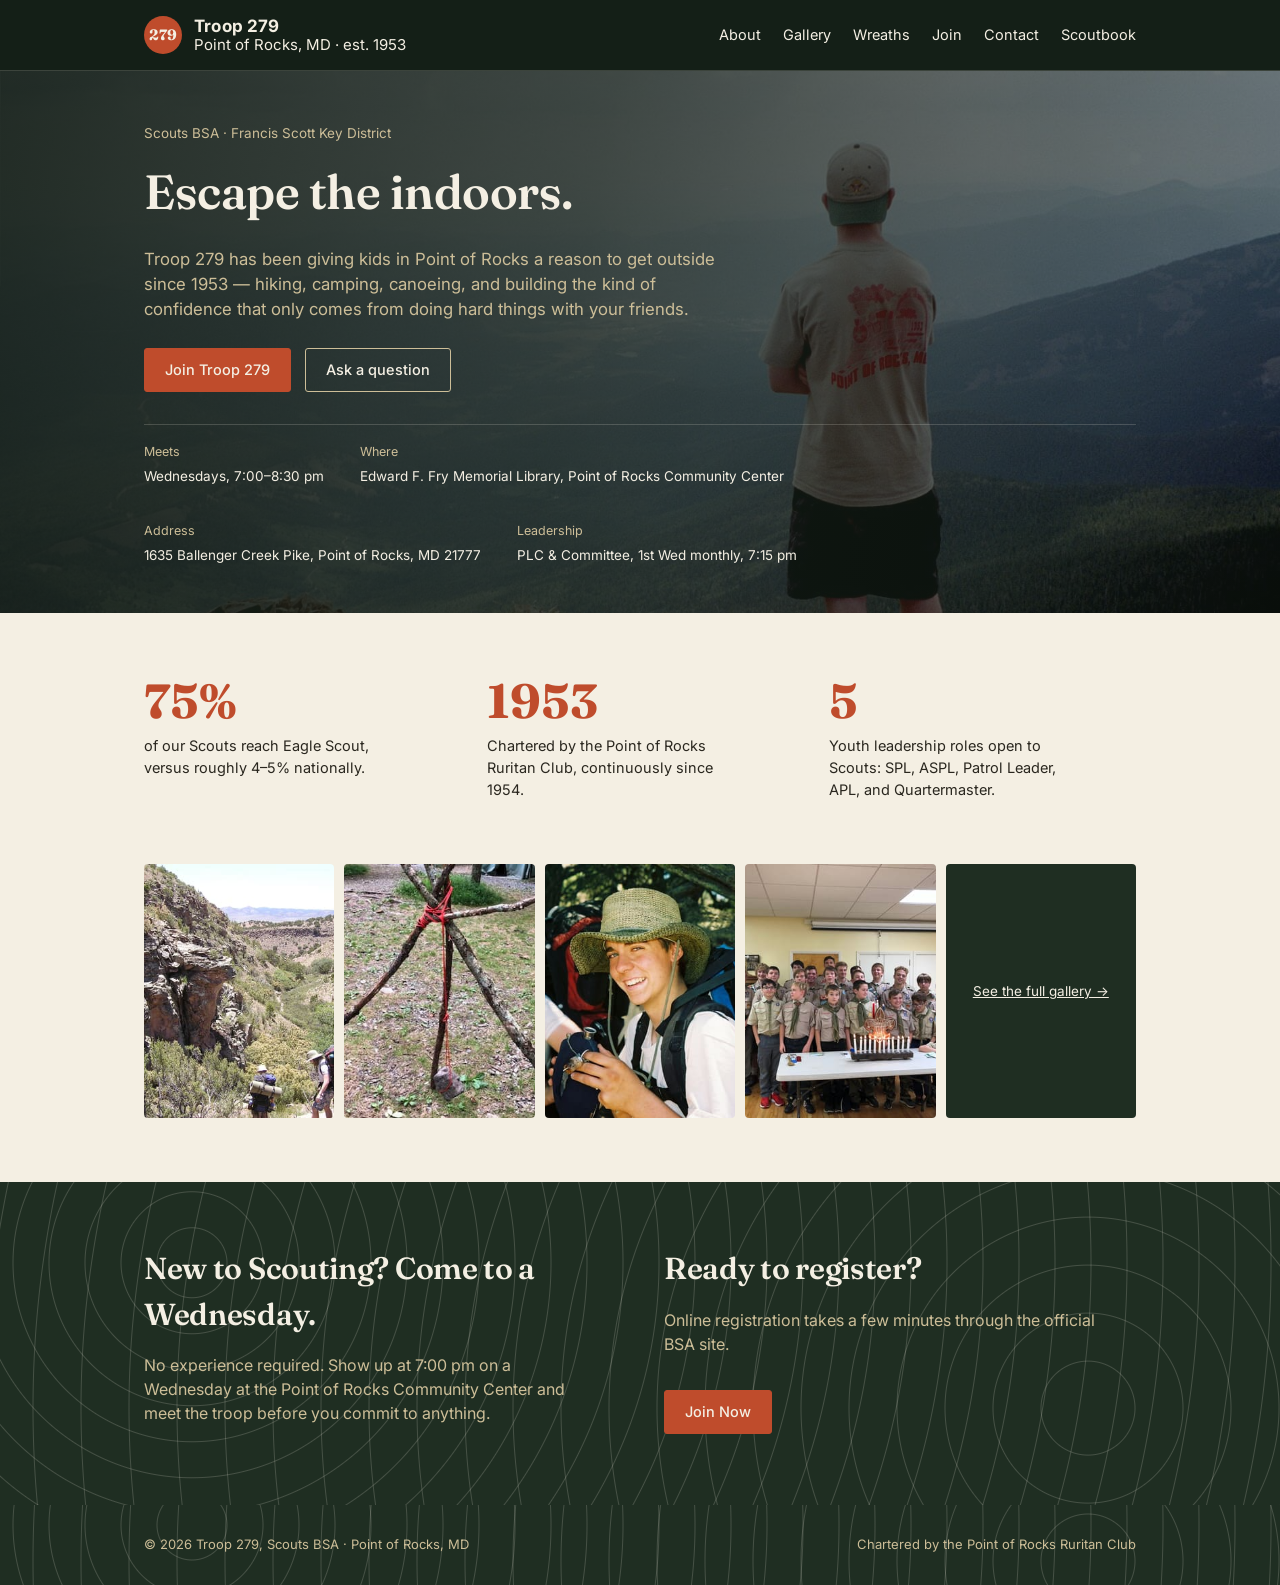
==== index.html @ f19adc63 "Split the one-page site into separate pages Each section now has its own URL: /about/ (with programs" ====
<!DOCTYPE html>
<html lang="en">
<head>
<meta charset="UTF-8">
<meta name="viewport" content="width=device-width, initial-scale=1">
<title>Troop 279 | Scouts BSA | Point of Rocks, MD</title>
<meta name="description" content="Troop 279 is a Scouts BSA troop in Point of Rocks, MD, meeting Wednesdays at 7:00 pm. Hiking, camping, canoeing, and leadership since 1953.">
<meta property="og:type" content="website">
<meta property="og:title" content="Troop 279 | Scouts BSA | Point of Rocks, MD">
<meta property="og:description" content="Troop 279 is a Scouts BSA troop in Point of Rocks, MD, meeting Wednesdays at 7:00 pm. Hiking, camping, canoeing, and leadership since 1953.">
<meta name="theme-color" content="#141f17">
<link rel="icon" href="data:image/svg+xml,%3Csvg xmlns='http://www.w3.org/2000/svg' viewBox='0 0 32 32'%3E%3Ccircle cx='16' cy='16' r='16' fill='%23bf4c2c'/%3E%3Ctext x='16' y='21' font-size='13' font-weight='700' text-anchor='middle' fill='%23f4efe3' font-family='serif'%3E279%3C/text%3E%3C/svg%3E">
<link rel="preconnect" href="https://fonts.googleapis.com">
<link rel="preconnect" href="https://fonts.gstatic.com" crossorigin>
<link href="https://fonts.googleapis.com/css2?family=Fraunces:opsz,wght@9..144,400;9..144,600;9..144,700&family=Inter:wght@400;500;600&display=swap" rel="stylesheet">
<link rel="stylesheet" href="style.css">
</head>
<body>

<header class="topo">
  <div class="wrap nav">
    <a class="brand" href="./">
      <div class="brand-mark">279</div>
      <div class="brand-text">
        <strong>Troop 279</strong>
        Point of Rocks, MD &middot; est. 1953
      </div>
    </a>
    <button class="nav-toggle" id="nav-toggle" aria-label="Toggle navigation" aria-expanded="false" aria-controls="nav-links">&#9776;</button>
    <nav class="links" id="nav-links">
      <a href="about/">About</a>
      <a href="gallery/">Gallery</a>
      <a href="wreaths/">Wreaths</a>
      <a href="join/">Join</a>
      <a href="contact/">Contact</a>
      <a href="https://scoutbook.scouting.org/" target="_blank" rel="noopener">Scoutbook</a>
    </nav>
  </div>
</header>

<section class="hero">
  <div class="wrap">
    <div class="kicker">Scouts BSA &middot; Francis Scott Key District</div>
    <h1>Escape the indoors.</h1>
    <p class="lede">Troop 279 has been giving kids in Point of Rocks a reason to get outside since 1953 &mdash; hiking, camping, canoeing, and building the kind of confidence that only comes from doing hard things with your friends.</p>
    <div class="cta-row">
      <a class="btn" href="https://my.scouting.org/online-registration/701a2e19-13d5-4c25-88bf-4cfc87e977d7/applicant-type" target="_blank" rel="noopener">Join Troop 279</a>
      <a class="btn ghost" href="contact/">Ask a question</a>
    </div>
    <div class="meet-info">
      <div><span>Meets</span>Wednesdays, 7:00&ndash;8:30&nbsp;pm</div>
      <div><span>Where</span>Edward F. Fry Memorial Library, Point of Rocks Community Center</div>
      <div><span>Address</span>1635 Ballenger Creek Pike, Point of Rocks, MD 21777</div>
      <div><span>Leadership</span>PLC &amp; Committee, 1st&nbsp;Wed&nbsp;monthly, 7:15&nbsp;pm</div>
    </div>
  </div>
</section>

<section class="stats">
  <div class="wrap grid">
    <div class="stat">
      <div class="num">75%</div>
      <div class="label">of our Scouts reach Eagle Scout, versus roughly 4&ndash;5% nationally.</div>
    </div>
    <div class="stat">
      <div class="num">1953</div>
      <div class="label">Chartered by the Point of Rocks Ruritan Club, continuously since 1954.</div>
    </div>
    <div class="stat">
      <div class="num">5</div>
      <div class="label">Youth leadership roles open to Scouts: SPL, ASPL, Patrol Leader, APL, and Quartermaster.</div>
    </div>
  </div>
</section>

<section class="photo-strip">
  <div class="wrap row">
    <a href="gallery/"><img src="photos/gallery-03-thumb.jpg" width="500" height="375" alt="Troop 279 Scouts BSA outing photo" loading="lazy"></a>
    <a href="gallery/"><img src="photos/gallery-08-thumb.jpg" width="500" height="375" alt="Troop 279 Scouts BSA outing photo" loading="lazy"></a>
    <a href="gallery/"><img src="photos/gallery-14-thumb.jpg" width="500" height="375" alt="Troop 279 Scouts BSA outing photo" loading="lazy"></a>
    <a href="gallery/"><img src="photos/gallery-21-thumb.jpg" width="500" height="375" alt="Troop 279 Scouts BSA outing photo" loading="lazy"></a>
    <a href="gallery/" class="more">See the full gallery &rarr;</a>
  </div>
</section>

<section class="strip topo" id="join">
  <div class="wrap cols">
    <div>
      <h2>New to Scouting? Come to a Wednesday.</h2>
      <p>No experience required. Show up at 7:00&nbsp;pm on a Wednesday at the Point of Rocks Community Center and meet the troop before you commit to anything.</p>
    </div>
    <div>
      <h2>Ready to register?</h2>
      <p>Online registration takes a few minutes through the official BSA site.</p>
      <a class="btn" href="https://my.scouting.org/online-registration/701a2e19-13d5-4c25-88bf-4cfc87e977d7/applicant-type" target="_blank" rel="noopener">Join Now</a>
    </div>
  </div>
</section>

<footer class="topo">
  <div class="wrap">
    <span>&copy; 2026 Troop 279, Scouts BSA &middot; Point of Rocks, MD</span>
    <span>Chartered by the Point of Rocks Ruritan Club</span>
  </div>
</footer>

<script src="site.js"></script>
<script>
  // Old one-page links like /#wreaths now live on their own pages
  var oldSections = {about: 'about/', programs: 'about/#programs', gallery: 'gallery/', wreaths: 'wreaths/', join: 'join/', contact: 'contact/'};
  var oldTarget = oldSections[location.hash.slice(1)];
  if (oldTarget) location.replace(oldTarget);
</script>

</body>
</html>
---- style.css ----
:root{
  --pine:#1f2e22;
  --pine-deep:#141f17;
  --khaki:#cdbe98;
  --blaze:#bf4c2c;
  --cream:#f4efe3;
  --ink:#2a271f;
  --line: rgba(244,239,227,0.18);
}
*{box-sizing:border-box;}
html{scroll-behavior:smooth;}
body{
  margin:0;
  background:var(--cream);
  color:var(--ink);
  font-family:'Inter',system-ui,sans-serif;
  line-height:1.5;
}
h1,h2,h3{
  font-family:'Fraunces',serif;
  margin:0 0 .4em 0;
  font-weight:600;
  letter-spacing:-0.01em;
}
a{color:inherit;}
img{max-width:100%;display:block;}
.wrap{max-width:1040px;margin:0 auto;padding:0 24px;}

/* Topo line background used on dark sections */
.topo{
  background-color:var(--pine);
  background-image:
    repeating-radial-gradient(circle at 15% 25%, transparent 0, transparent 34px, var(--line) 35px, transparent 36px),
    repeating-radial-gradient(circle at 85% 70%, transparent 0, transparent 46px, var(--line) 47px, transparent 48px);
  color:var(--cream);
}

header.topo{
  padding:16px 0;
  position:sticky;
  top:0;
  z-index:20;
  border-bottom:1px solid var(--line);
  background-image:none;
  background-color:var(--pine-deep);
}
.nav{display:flex;align-items:center;justify-content:space-between;gap:16px;flex-wrap:wrap;}
.brand{display:flex;align-items:center;gap:12px;text-decoration:none;}
.brand-mark{
  width:38px;height:38px;border-radius:50%;
  background:var(--blaze);
  display:flex;align-items:center;justify-content:center;
  font-family:'Fraunces',serif;font-weight:700;font-size:15px;color:var(--cream);
  flex-shrink:0;
}
.brand-text{font-size:15px;line-height:1.2;}
.brand-text strong{display:block;font-size:17px;letter-spacing:.01em;}
nav.links{display:flex;gap:22px;font-size:14.5px;flex-wrap:wrap;align-items:center;}
nav.links a{text-decoration:none;border-bottom:1px solid transparent;}
nav.links a:hover,nav.links a[aria-current="page"]{border-bottom-color:var(--khaki);}
.nav-toggle{
  display:none;
  background:transparent;
  border:1px solid var(--khaki);
  color:var(--cream);
  width:38px;height:38px;
  border-radius:3px;
  font-size:18px;
  line-height:1;
  cursor:pointer;
}
.btn{
  display:inline-block;
  background:var(--blaze);
  color:var(--cream);
  padding:10px 20px;
  border-radius:3px;
  text-decoration:none;
  font-size:14.5px;
  font-weight:500;
  border:1px solid var(--blaze);
}
.btn:hover{background:#a8431f;border-color:#a8431f;}
.btn.ghost{
  background:transparent;
  border:1px solid var(--khaki);
  color:var(--cream);
}
.btn.ghost:hover{background:rgba(205,190,152,.12);}

/* Hero */
.hero{
  padding:52px 0 48px;
  color:var(--cream);
  background:
    linear-gradient(100deg, rgba(20,31,23,.92) 0%, rgba(20,31,23,.78) 45%, rgba(20,31,23,.45) 100%),
    url('photos/gallery-16-full.jpg') center 30% / cover no-repeat;
}
.hero .kicker{
  color:var(--khaki);
  font-size:13.5px;
  margin-bottom:12px;
}
.hero h1{
  font-size:clamp(2rem,4vw,3rem);
  max-width:16ch;
  color:var(--cream);
}
.hero p.lede{
  max-width:52ch;
  font-size:1.05rem;
  color:var(--khaki);
  margin:16px 0 26px;
}
.hero .cta-row{display:flex;gap:14px;flex-wrap:wrap;}
.hero .meet-info{
  margin-top:32px;
  border-top:1px solid var(--line);
  padding-top:18px;
  display:flex;
  gap:36px;
  flex-wrap:wrap;
  font-size:13.5px;
}
.hero .meet-info div span{display:block;color:var(--khaki);font-size:12.5px;margin-bottom:4px;}

/* Stats */
.stats{
  background:var(--cream);
  padding:64px 0;
}
.stats .grid{
  display:grid;
  grid-template-columns:repeat(auto-fit,minmax(200px,1fr));
  gap:36px;
}
.stat .num{
  font-family:'Fraunces',serif;
  font-size:3rem;
  font-weight:700;
  color:var(--blaze);
  line-height:1;
}
.stat .label{margin-top:10px;font-size:14.5px;max-width:26ch;}

/* Photo strip */
.photo-strip{padding:0 0 64px;}
.photo-strip .row{
  display:grid;
  grid-template-columns:repeat(5,1fr);
  gap:10px;
}
.photo-strip .row a{
  display:block;
  aspect-ratio:3/4;
  overflow:hidden;
  border-radius:4px;
}
.photo-strip .row img{
  width:100%;height:100%;
  object-fit:cover;
  transition:transform .25s ease;
}
.photo-strip .row a:hover img{transform:scale(1.06);}
.photo-strip .row a.more{
  background:var(--pine);
  color:var(--cream);
  display:flex;
  align-items:center;
  justify-content:center;
  text-align:center;
  font-size:13.5px;
  padding:12px;
}
@media (max-width:760px){
  .photo-strip .row{grid-template-columns:repeat(3,1fr);}
  .photo-strip .row a:nth-child(3),.photo-strip .row a:nth-child(4){display:none;}
}

/* About */
.about{padding:20px 0 72px;}
.about .cols{
  display:grid;
  grid-template-columns:1.1fr 1fr;
  gap:56px;
}
.about h2{font-size:2rem;}
.about p{max-width:58ch;}
.about ul{padding-left:18px;max-width:52ch;}
.about li{margin-bottom:8px;}
.divider{
  height:1px;
  background:linear-gradient(to right, transparent, var(--ink), transparent);
  opacity:.15;
  margin:0 0 60px;
}

/* Program cards */
.programs{padding:0 0 80px;}
.programs .grid{
  display:grid;
  grid-template-columns:repeat(auto-fit,minmax(230px,1fr));
  gap:2px;
  background:var(--ink);
  border:1px solid var(--ink);
}
.programs .card{
  background:var(--cream);
  padding:28px 24px;
}
.programs .card h3{font-size:1.15rem;}
.programs .card p{font-size:14.5px;margin:0;}

/* Gallery */
.gallery{padding:0 0 80px;}
.gallery .grid{
  display:grid;
  grid-template-columns:repeat(auto-fill,minmax(220px,1fr));
  gap:12px;
}
.gallery .grid a{
  display:block;
  aspect-ratio:4/3;
  overflow:hidden;
  border-radius:4px;
}
.gallery .grid img{
  width:100%;
  height:100%;
  object-fit:cover;
  transition:transform .25s ease;
}
.gallery .grid a:hover img{transform:scale(1.05);}

/* Lightbox */
.lightbox{
  display:none;
  position:fixed;
  inset:0;
  background:rgba(20,31,23,.92);
  z-index:50;
  align-items:center;
  justify-content:center;
  padding:24px;
}
.lightbox.open{display:flex;}
.lightbox img{
  max-width:100%;
  max-height:88vh;
  margin:0 auto;
  border-radius:4px;
}
.lightbox .lb-close,.lightbox .lb-nav{
  position:fixed;
  background:transparent;
  border:1px solid var(--khaki);
  color:var(--cream);
  border-radius:3px;
  cursor:pointer;
  font-size:20px;
  line-height:1;
}
.lightbox .lb-close{top:20px;right:20px;width:42px;height:42px;}
.lightbox .lb-nav{top:50%;transform:translateY(-50%);width:48px;height:48px;font-size:24px;}
.lightbox .lb-prev{left:20px;}
.lightbox .lb-next{right:20px;}
.lightbox .lb-close:hover,.lightbox .lb-nav:hover{background:rgba(205,190,152,.15);}
@media (max-width:600px){
  .lightbox .lb-nav{width:40px;height:40px;font-size:20px;}
  .lightbox .lb-prev{left:8px;}
  .lightbox .lb-next{right:8px;}
}

/* Wreaths */
.wreaths{padding:0 0 80px;}
.wreaths .intro{max-width:60ch;}
.wreaths .price-grid{
  display:grid;
  grid-template-columns:repeat(3,1fr);
  gap:2px;
  background:var(--ink);
  border:1px solid var(--ink);
  margin:12px 0 28px;
}
.wreaths h3{font-size:1.2rem;margin-top:28px;}
.wreaths .price-card{
  background:var(--cream);
  padding:20px 24px;
  display:flex;
  align-items:flex-end;
  justify-content:space-between;
  gap:12px;
}
.wreaths .price-card .size{font-size:14.5px;color:#655f4e;}
.wreaths .price-card .price{
  font-family:'Fraunces',serif;
  font-size:2rem;
  font-weight:700;
  color:var(--blaze);
  margin-top:4px;
}
.wreaths .price-card label{font-size:12.5px;color:#655f4e;text-align:center;}
.wreaths .price-card input{
  display:block;
  width:64px;
  margin-top:4px;
  padding:8px;
  border:1px solid rgba(0,0,0,.25);
  border-radius:3px;
  font-family:inherit;
  font-size:16px;
  text-align:center;
  background:#fff;
}
.wreaths .details{max-width:60ch;margin:0 0 8px;}
.wreaths .details dt{font-weight:600;margin-top:12px;}
.wreaths .details dd{margin:2px 0 0;}
.wreaths .buyer{display:grid;grid-template-columns:1fr 1fr;gap:16px;max-width:520px;}
.wreaths .buyer label{display:block;font-size:13px;margin-bottom:6px;color:#5c5848;}
.wreaths .buyer input{
  width:100%;
  padding:10px 12px;
  border:1px solid rgba(0,0,0,.15);
  border-radius:3px;
  font-family:inherit;
  font-size:14.5px;
  background:#fff;
}
.wreaths .total{font-family:'Fraunces',serif;font-size:1.4rem;font-weight:600;margin:22px 0 12px;}
.wreaths button.btn{border:none;cursor:pointer;}
.wreaths button.btn:disabled{opacity:.5;cursor:not-allowed;}
.wreaths .closed{font-weight:600;color:var(--blaze);}
.wreaths .fine{font-size:13px;color:#655f4e;max-width:60ch;margin-top:16px;}
@media (max-width:760px){
  .wreaths .price-grid{grid-template-columns:1fr;}
  .wreaths .buyer{grid-template-columns:1fr;}
}

/* Join / info strip */
.strip.topo{padding:64px 0;}
.strip .cols{
  display:grid;
  grid-template-columns:1fr 1fr;
  gap:48px;
}
.strip h2{color:var(--cream);font-size:1.9rem;}
.strip p{color:var(--khaki);max-width:44ch;}
.strip .btn{margin-top:18px;}

/* Contact */
.contact{padding:72px 0 90px;}
.contact .cols{
  display:grid;
  grid-template-columns:1fr 1fr;
  gap:56px;
}
.contact h2{font-size:2rem;}
.contact dl{margin:26px 0 0;}
.contact dt{font-size:12.5px;text-transform:uppercase;letter-spacing:.06em;color:#655f4e;margin-top:18px;}
.contact dt:first-child{margin-top:0;}
.contact dd{margin:4px 0 0;font-size:1.05rem;}
.contact a{text-decoration:underline;text-decoration-color:var(--khaki);text-underline-offset:3px;}

form.note-form{
  background:#fff;
  border:1px solid rgba(0,0,0,.08);
  padding:26px;
  border-radius:4px;
}
form.note-form label{display:block;font-size:13px;margin-bottom:6px;color:#5c5848;}
form.note-form input,form.note-form textarea{
  width:100%;
  padding:10px 12px;
  border:1px solid rgba(0,0,0,.15);
  border-radius:3px;
  font-family:inherit;
  font-size:14.5px;
  margin-bottom:16px;
  background:var(--cream);
}
form.note-form textarea{min-height:100px;resize:vertical;}
form.note-form .fine{font-size:12.5px;color:#655f4e;margin-top:-4px;}

footer.topo{padding:30px 0;font-size:13px;}
/* Keep the footer at the bottom of short pages */
body{min-height:100vh;display:flex;flex-direction:column;}
body > footer{margin-top:auto;}
footer .wrap{display:flex;justify-content:space-between;flex-wrap:wrap;gap:12px;color:var(--khaki);}

@media (max-width:760px){
  .about .cols, .strip .cols, .contact .cols{grid-template-columns:1fr;}
  .nav-toggle{display:block;}
  nav.links{
    display:none;
    order:3;
    width:100%;
    flex-direction:column;
    align-items:flex-start;
    gap:14px;
    padding-top:16px;
    margin-top:8px;
    border-top:1px solid var(--line);
  }
  nav.links.open{display:flex;}
}

@media (prefers-reduced-motion: reduce){
  html{scroll-behavior:auto;}
}

/* Inner page heading */
.page-head{padding:56px 0 8px;}
.page-head h1{font-size:clamp(2.2rem,5vw,3.2rem);}
.page-head .lede{max-width:60ch;color:#655f4e;margin:0 0 40px;}
.page-head + .contact{padding-top:16px;}

.hidden{display:none !important;}
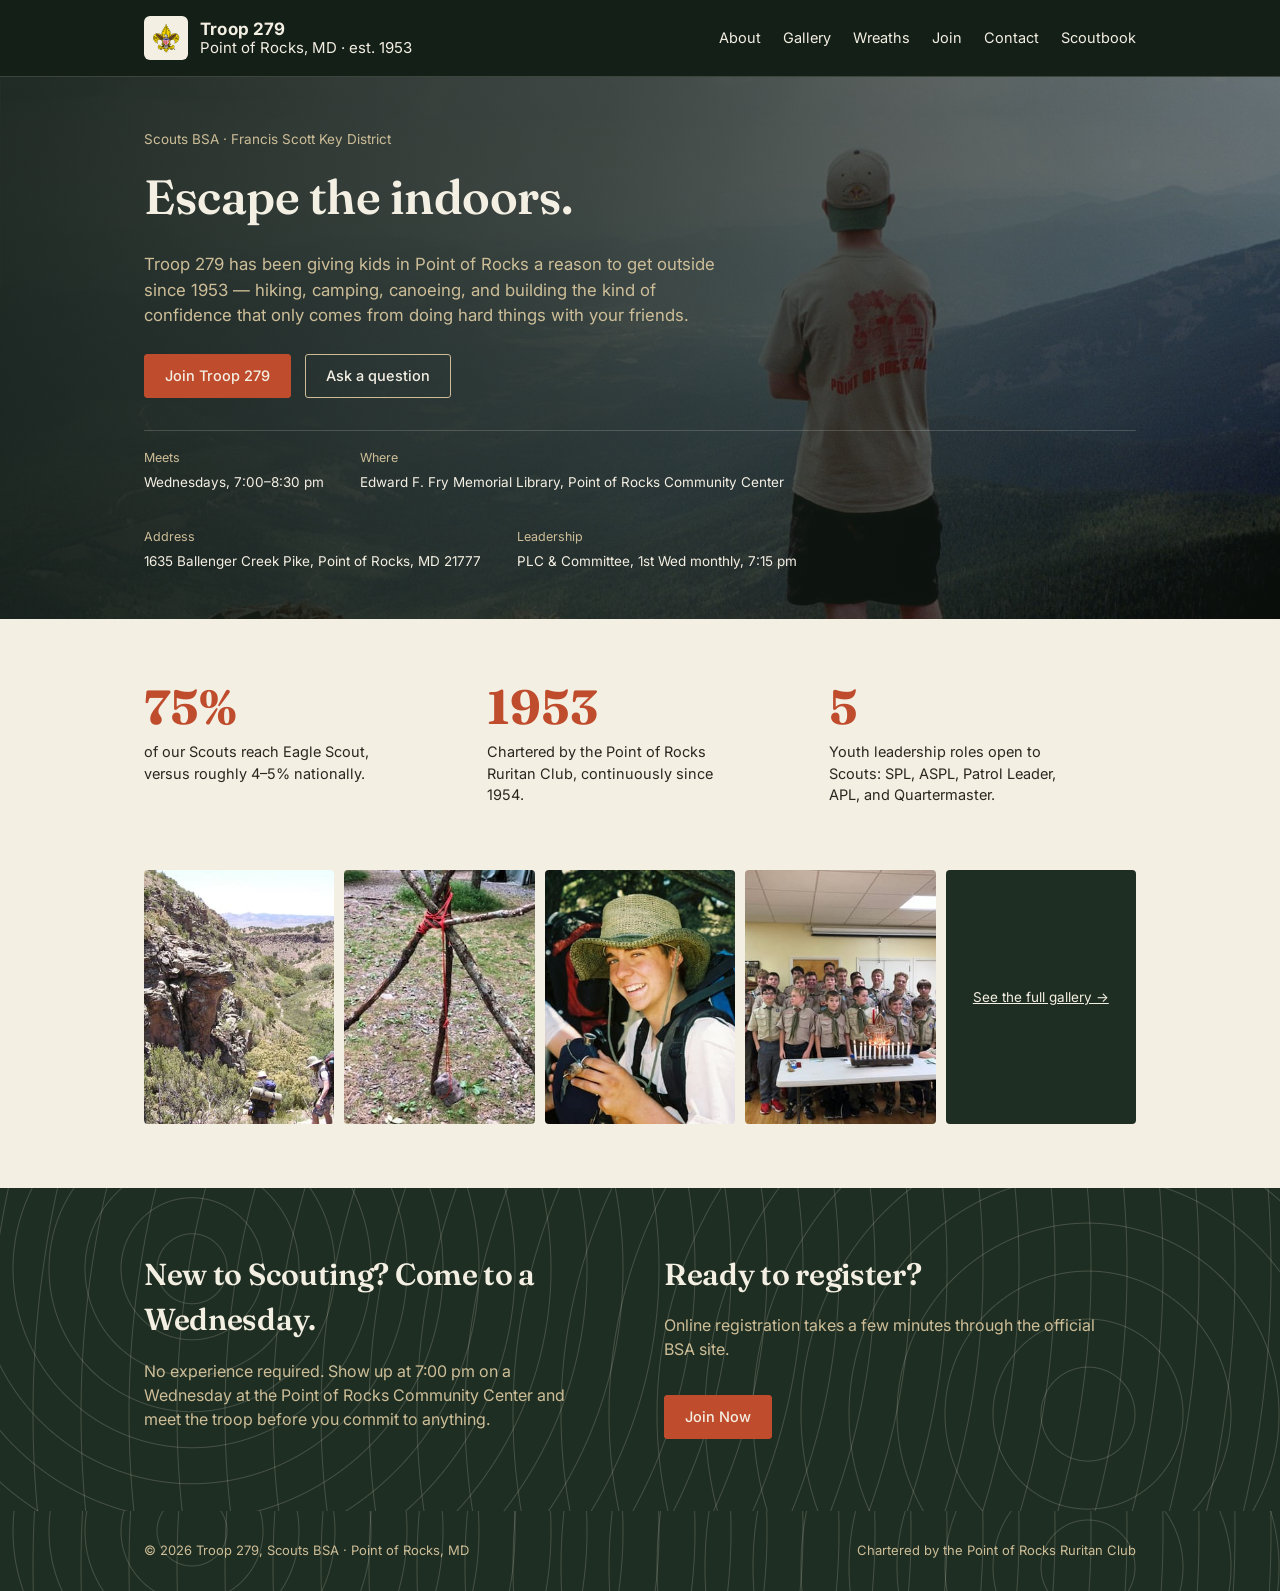
==== commit 0351782e: "Use the Scouts BSA emblem for the favicon and header The color emblem sits on a cream tile in the da" ====
--- a/index.html
+++ b/index.html
@@ -9,7 +9,8 @@
 <meta property="og:title" content="Troop 279 | Scouts BSA | Point of Rocks, MD">
 <meta property="og:description" content="Troop 279 is a Scouts BSA troop in Point of Rocks, MD, meeting Wednesdays at 7:00 pm. Hiking, camping, canoeing, and leadership since 1953.">
 <meta name="theme-color" content="#141f17">
-<link rel="icon" href="data:image/svg+xml,%3Csvg xmlns='http://www.w3.org/2000/svg' viewBox='0 0 32 32'%3E%3Ccircle cx='16' cy='16' r='16' fill='%23bf4c2c'/%3E%3Ctext x='16' y='21' font-size='13' font-weight='700' text-anchor='middle' fill='%23f4efe3' font-family='serif'%3E279%3C/text%3E%3C/svg%3E">
+<link rel="icon" type="image/png" href="images/favicon-64.png">
+<link rel="apple-touch-icon" href="images/apple-touch-icon.png">
 <link rel="preconnect" href="https://fonts.googleapis.com">
 <link rel="preconnect" href="https://fonts.gstatic.com" crossorigin>
 <link href="https://fonts.googleapis.com/css2?family=Fraunces:opsz,wght@9..144,400;9..144,600;9..144,700&family=Inter:wght@400;500;600&display=swap" rel="stylesheet">
@@ -20,7 +21,7 @@
 <header class="topo">
   <div class="wrap nav">
     <a class="brand" href="./">
-      <div class="brand-mark">279</div>
+      <span class="brand-mark"><img src="images/scouts-bsa-emblem.png" width="128" height="128" alt="Scouts BSA emblem"></span>
       <div class="brand-text">
         <strong>Troop 279</strong>
         Point of Rocks, MD &middot; est. 1953
--- a/style.css
+++ b/style.css
@@ -46,13 +46,15 @@
 }
 .nav{display:flex;align-items:center;justify-content:space-between;gap:16px;flex-wrap:wrap;}
 .brand{display:flex;align-items:center;gap:12px;text-decoration:none;}
+/* The color emblem must sit on a light background, so it gets a cream tile */
 .brand-mark{
-  width:38px;height:38px;border-radius:50%;
-  background:var(--blaze);
+  width:44px;height:44px;border-radius:6px;
+  background:var(--cream);
   display:flex;align-items:center;justify-content:center;
-  font-family:'Fraunces',serif;font-weight:700;font-size:15px;color:var(--cream);
+  padding:4px;
   flex-shrink:0;
 }
+.brand-mark img{width:100%;height:100%;object-fit:contain;}
 .brand-text{font-size:15px;line-height:1.2;}
 .brand-text strong{display:block;font-size:17px;letter-spacing:.01em;}
 nav.links{display:flex;gap:22px;font-size:14.5px;flex-wrap:wrap;align-items:center;}
@@ -273,7 +275,14 @@
 
 /* Wreaths */
 .wreaths{padding:0 0 80px;}
-.wreaths .intro{max-width:60ch;}
+.wreaths .wreath-top{
+  display:grid;
+  grid-template-columns:3fr 2fr;
+  gap:24px 48px;
+  align-items:start;
+  margin-bottom:12px;
+}
+.wreaths .intro{max-width:none;margin:0 0 1em;}
 .wreaths .price-grid{
   display:grid;
   grid-template-columns:repeat(3,1fr);
@@ -299,41 +308,46 @@
   color:var(--blaze);
   margin-top:4px;
 }
-.wreaths .price-card label{font-size:12.5px;color:#655f4e;text-align:center;}
-.wreaths .price-card input{
-  display:block;
-  width:64px;
-  margin-top:4px;
-  padding:8px;
-  border:1px solid rgba(0,0,0,.25);
-  border-radius:3px;
-  font-family:inherit;
-  font-size:16px;
-  text-align:center;
+.wreaths .details{
+  margin:0;
+  padding:4px 24px 20px;
   background:#fff;
-}
-.wreaths .details{max-width:60ch;margin:0 0 8px;}
-.wreaths .details dt{font-weight:600;margin-top:12px;}
+  border:1px solid rgba(0,0,0,.08);
+  border-radius:4px;
+}
+.wreaths .details dt{font-weight:600;margin-top:16px;}
 .wreaths .details dd{margin:2px 0 0;}
-.wreaths .buyer{display:grid;grid-template-columns:1fr 1fr;gap:16px;max-width:520px;}
-.wreaths .buyer label{display:block;font-size:13px;margin-bottom:6px;color:#5c5848;}
-.wreaths .buyer input{
+.wreaths .wreath-photos{
+  display:grid;
+  grid-template-columns:repeat(3,1fr);
+  gap:12px;
+  margin:12px 0 0;
+}
+.wreaths .wreath-photos figure{margin:0;position:relative;}
+.wreaths .wreath-photos img{
   width:100%;
-  padding:10px 12px;
-  border:1px solid rgba(0,0,0,.15);
-  border-radius:3px;
-  font-family:inherit;
-  font-size:14.5px;
-  background:#fff;
-}
-.wreaths .total{font-family:'Fraunces',serif;font-size:1.4rem;font-weight:600;margin:22px 0 12px;}
-.wreaths button.btn{border:none;cursor:pointer;}
-.wreaths button.btn:disabled{opacity:.5;cursor:not-allowed;}
+  height:auto;
+  aspect-ratio:3/4;
+  object-fit:cover;
+  border-radius:3px;
+}
+.wreaths .wreath-photos figcaption{
+  position:absolute;
+  left:8px;
+  bottom:8px;
+  background:rgba(20,31,23,.8);
+  color:var(--cream);
+  font-size:12.5px;
+  padding:3px 8px;
+  border-radius:3px;
+}
 .wreaths .closed{font-weight:600;color:var(--blaze);}
-.wreaths .fine{font-size:13px;color:#655f4e;max-width:60ch;margin-top:16px;}
+.wreaths .wreath-order{font-size:16px;padding:12px 28px;}
+.wreaths .fine{font-size:13px;color:#655f4e;margin-top:16px;}
 @media (max-width:760px){
+  .wreaths .wreath-top{grid-template-columns:1fr;}
+  .wreaths .wreath-photos{grid-template-columns:repeat(2,1fr);}
   .wreaths .price-grid{grid-template-columns:1fr;}
-  .wreaths .buyer{grid-template-columns:1fr;}
 }
 
 /* Join / info strip */
@@ -389,6 +403,8 @@
 
 @media (max-width:760px){
   .about .cols, .strip .cols, .contact .cols{grid-template-columns:1fr;}
+  .page-head .page-logo{width:150px;}
+  .page-head .page-logo.stacked{width:80px;}
   .nav-toggle{display:block;}
   nav.links{
     display:none;
@@ -413,5 +429,8 @@
 .page-head h1{font-size:clamp(2.2rem,5vw,3.2rem);}
 .page-head .lede{max-width:60ch;color:#655f4e;margin:0 0 40px;}
 .page-head + .contact{padding-top:16px;}
+.page-head .with-logo{display:flex;align-items:center;justify-content:space-between;gap:24px;}
+.page-head .page-logo{height:auto;width:240px;flex-shrink:0;}
+.page-head .page-logo.stacked{width:120px;}
 
 .hidden{display:none !important;}
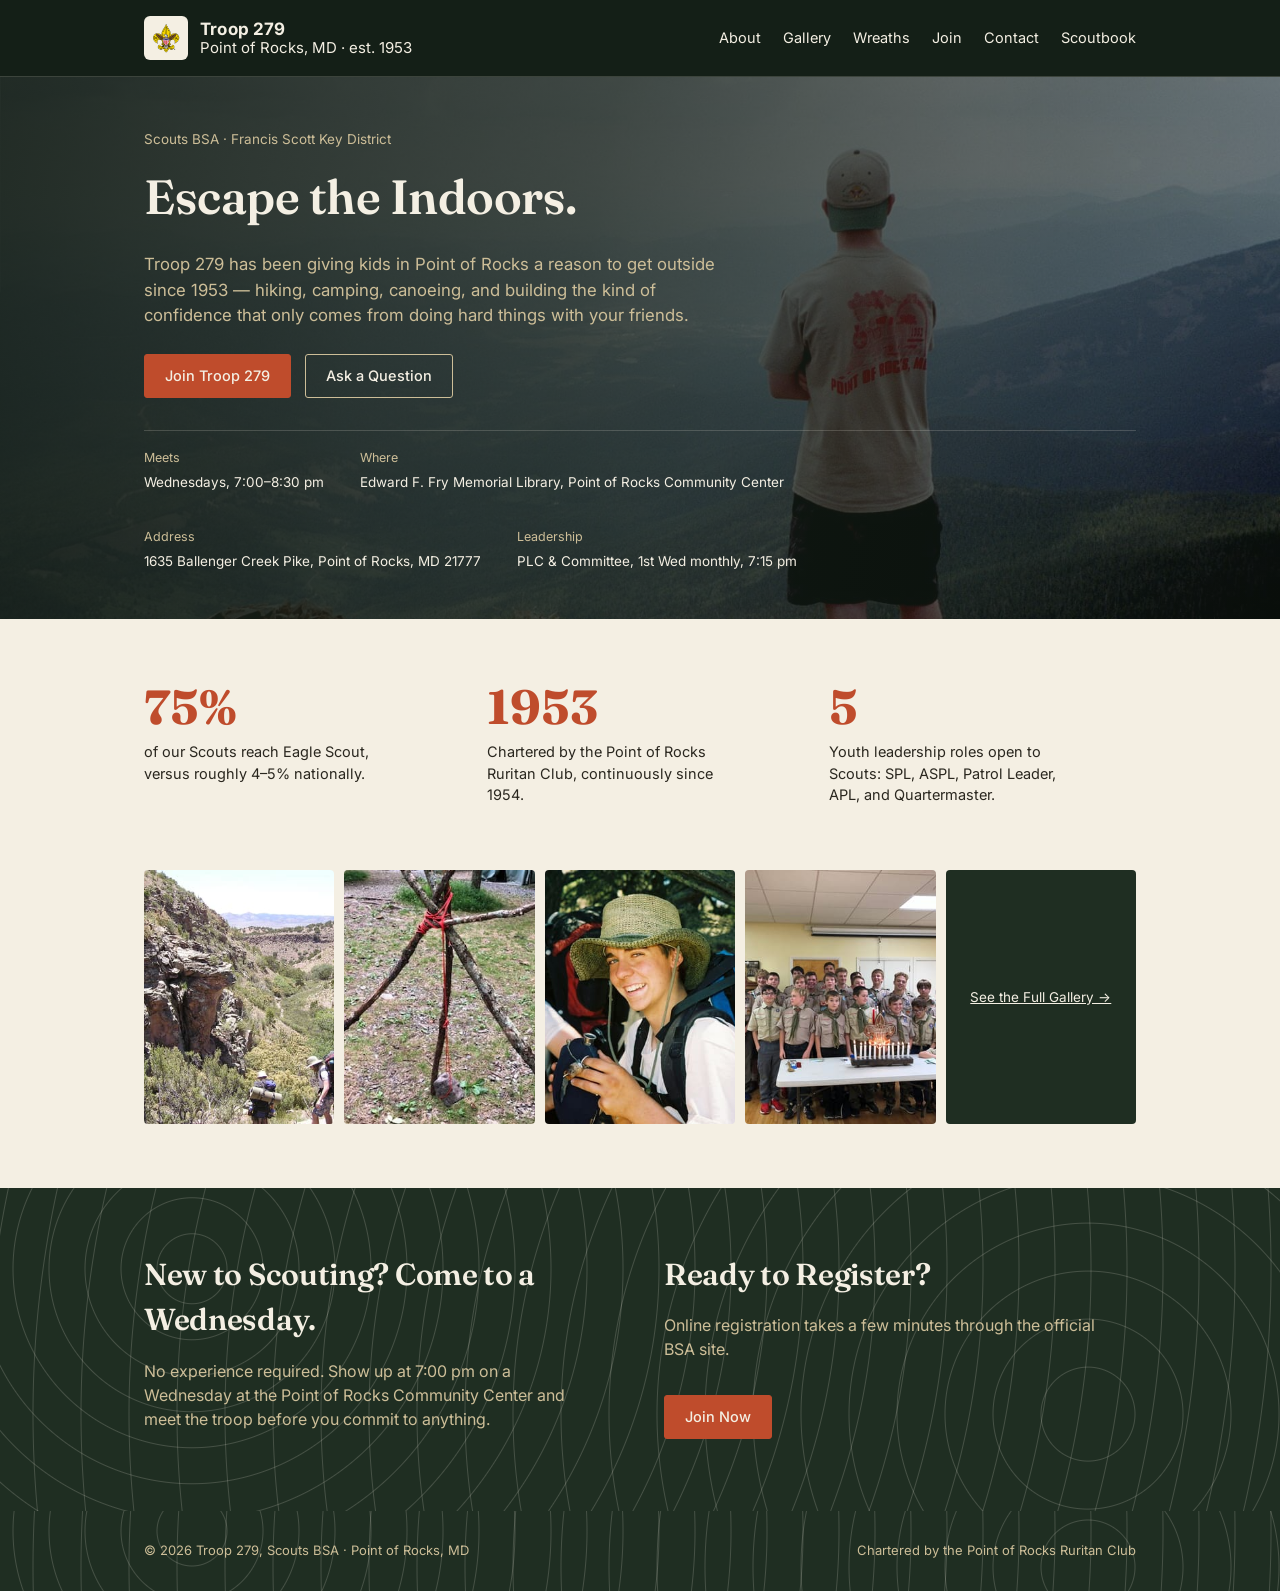
==== commit 1167a2ba: "Use title case consistently for headings, buttons, and labels Co-Authored-By: Claude Opus 5.5 <norep" ====
--- a/index.html
+++ b/index.html
@@ -42,11 +42,11 @@
 <section class="hero">
   <div class="wrap">
     <div class="kicker">Scouts BSA &middot; Francis Scott Key District</div>
-    <h1>Escape the indoors.</h1>
+    <h1>Escape the Indoors.</h1>
     <p class="lede">Troop 279 has been giving kids in Point of Rocks a reason to get outside since 1953 &mdash; hiking, camping, canoeing, and building the kind of confidence that only comes from doing hard things with your friends.</p>
     <div class="cta-row">
       <a class="btn" href="https://my.scouting.org/online-registration/701a2e19-13d5-4c25-88bf-4cfc87e977d7/applicant-type" target="_blank" rel="noopener">Join Troop 279</a>
-      <a class="btn ghost" href="contact/">Ask a question</a>
+      <a class="btn ghost" href="contact/">Ask a Question</a>
     </div>
     <div class="meet-info">
       <div><span>Meets</span>Wednesdays, 7:00&ndash;8:30&nbsp;pm</div>
@@ -80,7 +80,7 @@
     <a href="gallery/"><img src="photos/gallery-08-thumb.jpg" width="500" height="375" alt="Troop 279 Scouts BSA outing photo" loading="lazy"></a>
     <a href="gallery/"><img src="photos/gallery-14-thumb.jpg" width="500" height="375" alt="Troop 279 Scouts BSA outing photo" loading="lazy"></a>
     <a href="gallery/"><img src="photos/gallery-21-thumb.jpg" width="500" height="375" alt="Troop 279 Scouts BSA outing photo" loading="lazy"></a>
-    <a href="gallery/" class="more">See the full gallery &rarr;</a>
+    <a href="gallery/" class="more">See the Full Gallery &rarr;</a>
   </div>
 </section>
 
@@ -91,7 +91,7 @@
       <p>No experience required. Show up at 7:00&nbsp;pm on a Wednesday at the Point of Rocks Community Center and meet the troop before you commit to anything.</p>
     </div>
     <div>
-      <h2>Ready to register?</h2>
+      <h2>Ready to Register?</h2>
       <p>Online registration takes a few minutes through the official BSA site.</p>
       <a class="btn" href="https://my.scouting.org/online-registration/701a2e19-13d5-4c25-88bf-4cfc87e977d7/applicant-type" target="_blank" rel="noopener">Join Now</a>
     </div>
--- a/style.css
+++ b/style.css
@@ -370,7 +370,7 @@
 }
 .contact h2{font-size:2rem;}
 .contact dl{margin:26px 0 0;}
-.contact dt{font-size:12.5px;text-transform:uppercase;letter-spacing:.06em;color:#655f4e;margin-top:18px;}
+.contact dt{font-weight:600;margin-top:18px;}
 .contact dt:first-child{margin-top:0;}
 .contact dd{margin:4px 0 0;font-size:1.05rem;}
 .contact a{text-decoration:underline;text-decoration-color:var(--khaki);text-underline-offset:3px;}
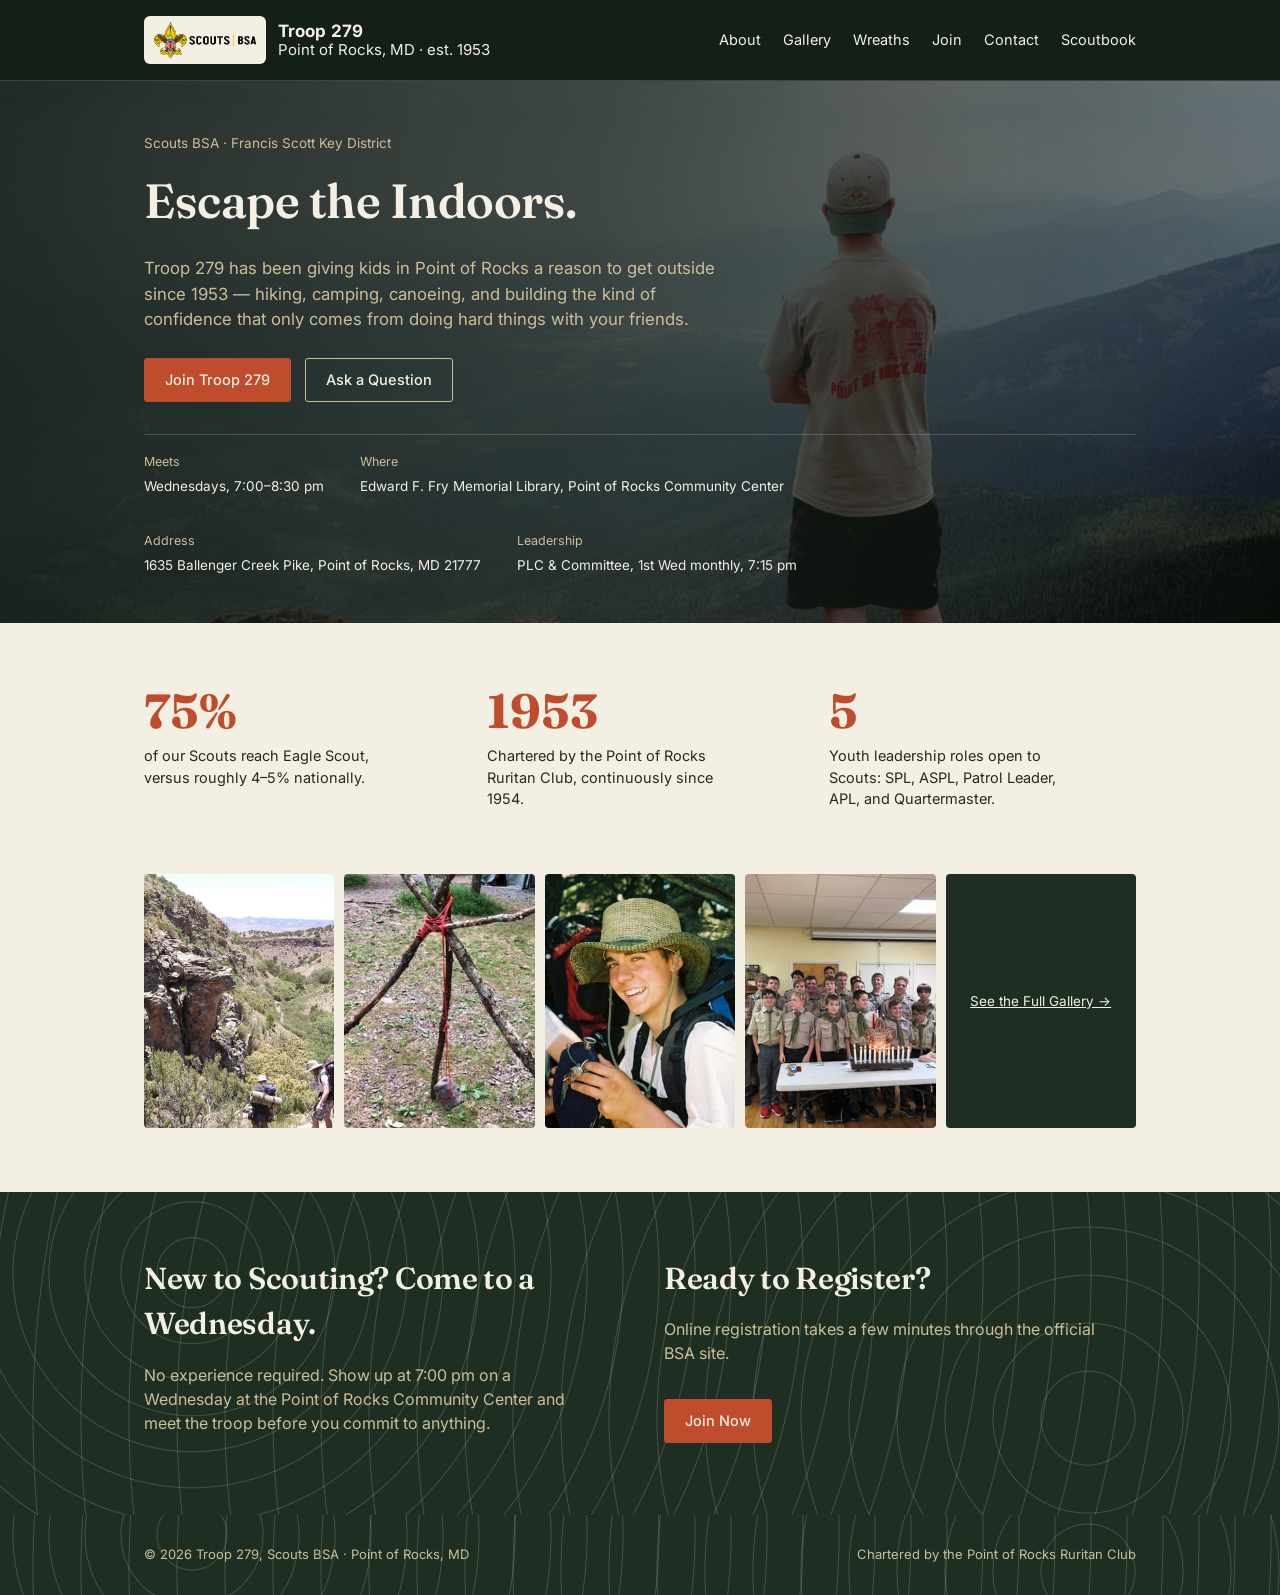
==== commit 98a4dbed: "Use the horizontal Scouts BSA logo in the header The logo sits on a cream badge beside the troop nam" ====
--- a/index.html
+++ b/index.html
@@ -21,10 +21,10 @@
 <header class="topo">
   <div class="wrap nav">
     <a class="brand" href="./">
-      <span class="brand-mark"><img src="images/scouts-bsa-emblem.png" width="128" height="128" alt="Scouts BSA emblem"></span>
+      <span class="brand-logo"><img src="images/scouts-bsa-header.png" width="339" height="120" alt="Scouts BSA"></span>
       <div class="brand-text">
         <strong>Troop 279</strong>
-        Point of Rocks, MD &middot; est. 1953
+        <span class="brand-sub">Point of Rocks, MD &middot; est. 1953</span>
       </div>
     </a>
     <button class="nav-toggle" id="nav-toggle" aria-label="Toggle navigation" aria-expanded="false" aria-controls="nav-links">&#9776;</button>
--- a/style.css
+++ b/style.css
@@ -46,15 +46,15 @@
 }
 .nav{display:flex;align-items:center;justify-content:space-between;gap:16px;flex-wrap:wrap;}
 .brand{display:flex;align-items:center;gap:12px;text-decoration:none;}
-/* The color emblem must sit on a light background, so it gets a cream tile */
-.brand-mark{
-  width:44px;height:44px;border-radius:6px;
-  background:var(--cream);
-  display:flex;align-items:center;justify-content:center;
-  padding:4px;
+/* The color logo must sit on a light background, so it gets a cream badge */
+.brand-logo{
+  display:flex;align-items:center;
+  background:var(--cream);
+  border-radius:6px;
+  padding:6px 10px;
   flex-shrink:0;
 }
-.brand-mark img{width:100%;height:100%;object-fit:contain;}
+.brand-logo img{height:36px;width:auto;}
 .brand-text{font-size:15px;line-height:1.2;}
 .brand-text strong{display:block;font-size:17px;letter-spacing:.01em;}
 nav.links{display:flex;gap:22px;font-size:14.5px;flex-wrap:wrap;align-items:center;}
@@ -404,6 +404,9 @@
 @media (max-width:760px){
   .about .cols, .strip .cols, .contact .cols{grid-template-columns:1fr;}
   .page-head .page-logo{width:150px;}
+  .brand-sub{display:none;}
+  .brand-logo{padding:5px 8px;}
+  .brand-logo img{height:28px;}
   .page-head .page-logo.stacked{width:80px;}
   .nav-toggle{display:block;}
   nav.links{
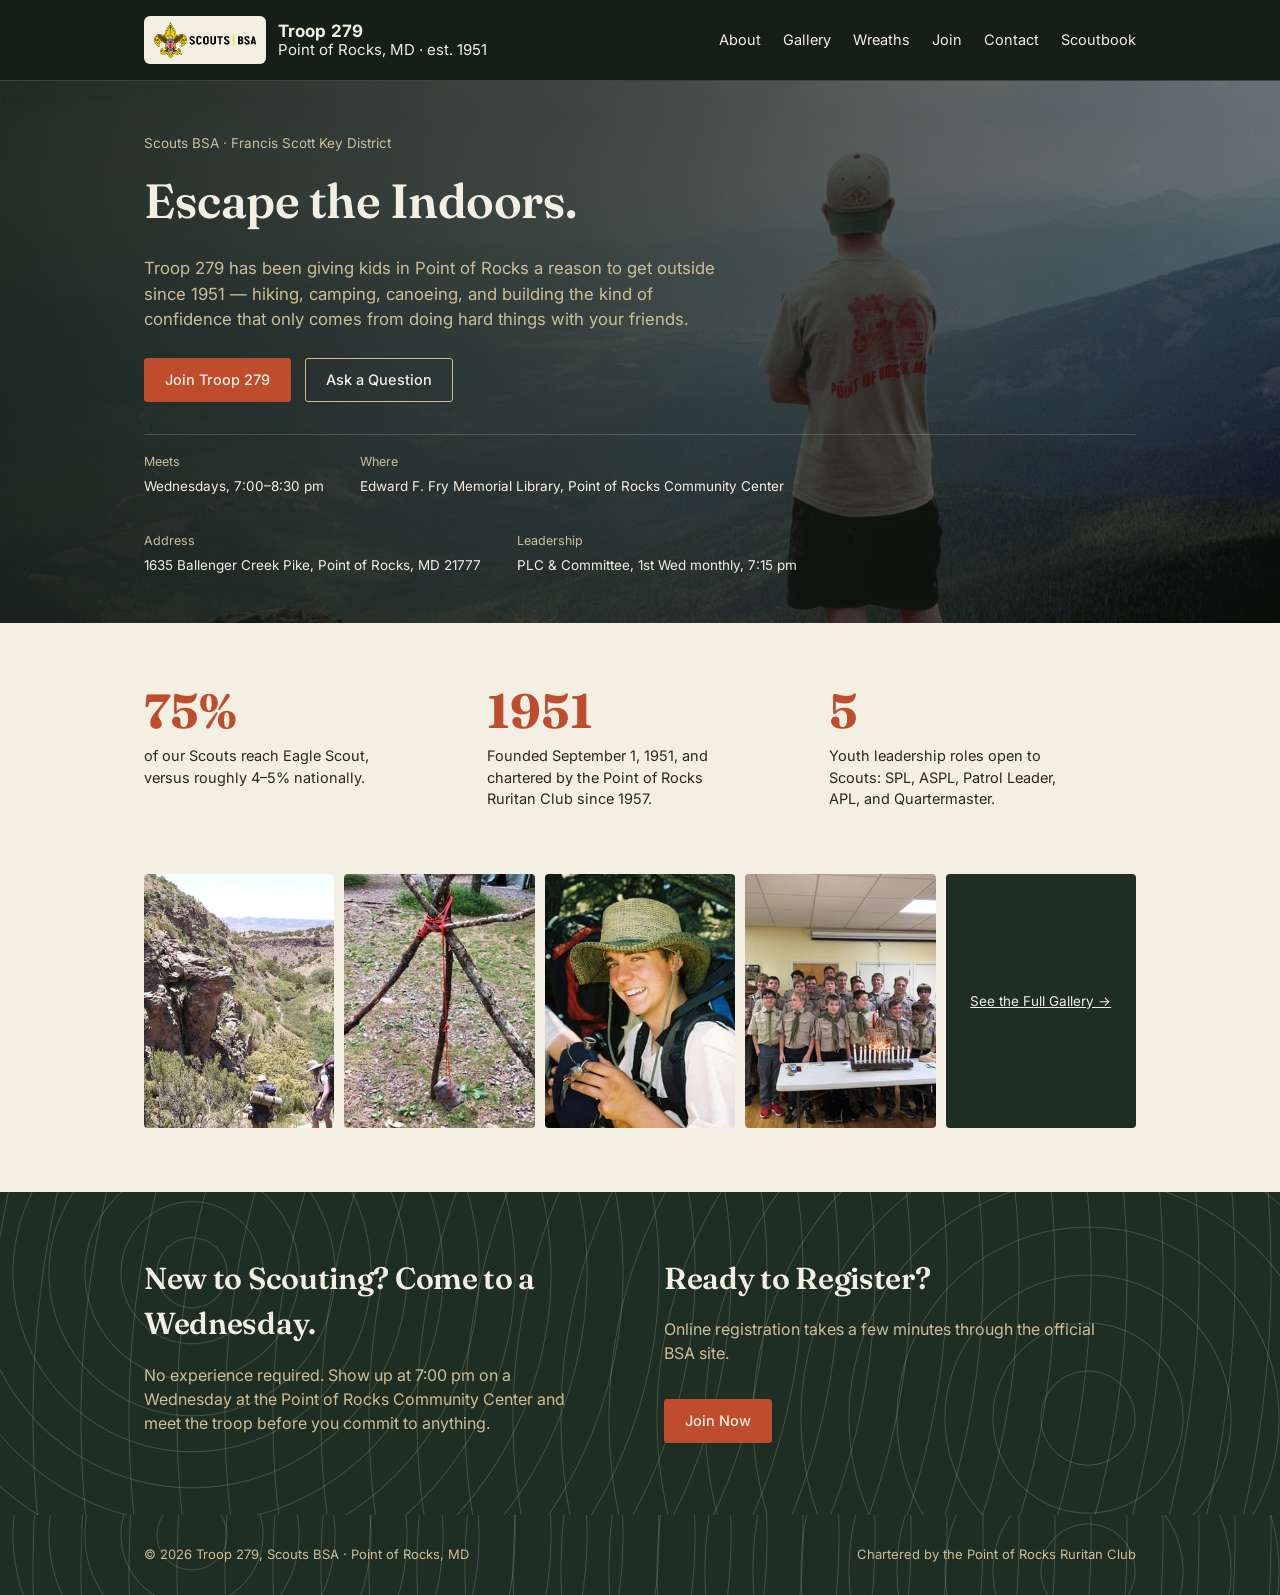
==== commit 8def6a09: "Correct founding year to 1951 and add troop history to About Council records put the troop's start a" ====
--- a/index.html
+++ b/index.html
@@ -4,10 +4,10 @@
 <meta charset="UTF-8">
 <meta name="viewport" content="width=device-width, initial-scale=1">
 <title>Troop 279 | Scouts BSA | Point of Rocks, MD</title>
-<meta name="description" content="Troop 279 is a Scouts BSA troop in Point of Rocks, MD, meeting Wednesdays at 7:00 pm. Hiking, camping, canoeing, and leadership since 1953.">
+<meta name="description" content="Troop 279 is a Scouts BSA troop in Point of Rocks, MD, meeting Wednesdays at 7:00 pm. Hiking, camping, canoeing, and leadership since 1951.">
 <meta property="og:type" content="website">
 <meta property="og:title" content="Troop 279 | Scouts BSA | Point of Rocks, MD">
-<meta property="og:description" content="Troop 279 is a Scouts BSA troop in Point of Rocks, MD, meeting Wednesdays at 7:00 pm. Hiking, camping, canoeing, and leadership since 1953.">
+<meta property="og:description" content="Troop 279 is a Scouts BSA troop in Point of Rocks, MD, meeting Wednesdays at 7:00 pm. Hiking, camping, canoeing, and leadership since 1951.">
 <meta name="theme-color" content="#141f17">
 <link rel="icon" type="image/png" href="images/favicon-64.png">
 <link rel="apple-touch-icon" href="images/apple-touch-icon.png">
@@ -18,13 +18,15 @@
 </head>
 <body>
 
+<a class="sale-banner" href="wreaths/" data-sale-only>Christmas Wreath Sale &middot; Order by Friday, Nov 14 <span>Order now &rarr;</span></a>
+
 <header class="topo">
   <div class="wrap nav">
     <a class="brand" href="./">
       <span class="brand-logo"><img src="images/scouts-bsa-header.png" width="339" height="120" alt="Scouts BSA"></span>
       <div class="brand-text">
         <strong>Troop 279</strong>
-        <span class="brand-sub">Point of Rocks, MD &middot; est. 1953</span>
+        <span class="brand-sub">Point of Rocks, MD &middot; est. 1951</span>
       </div>
     </a>
     <button class="nav-toggle" id="nav-toggle" aria-label="Toggle navigation" aria-expanded="false" aria-controls="nav-links">&#9776;</button>
@@ -39,11 +41,27 @@
   </div>
 </header>
 
+<section class="wreath-hero topo" data-sale-only>
+  <div class="wrap cols">
+    <div>
+      <div class="kicker">Troop 279 Fundraiser</div>
+      <h2>Christmas Wreath Sale</h2>
+      <p class="lede">Fresh Fraser fir wreaths, plain or hand-decorated, in 16&Prime;, 20&Prime;, and 24&Prime; sizes. Pick up in Point of Rocks or get free delivery within 20 miles. All proceeds support our Scouts.</p>
+      <p class="deadline">Order by Friday, November 14</p>
+      <div class="cta-row">
+        <a class="btn" href="https://bsa-troop-279.square.site/" target="_blank" rel="noopener">Order Online</a>
+        <a class="btn ghost" href="wreaths/">See Wreaths &amp; Prices</a>
+      </div>
+    </div>
+    <img src="photos/wreaths/decorated-4.jpg" width="800" height="1067" alt="Decorated Fraser fir wreath with a red bow from a past year&rsquo;s sale">
+  </div>
+</section>
+
 <section class="hero">
   <div class="wrap">
     <div class="kicker">Scouts BSA &middot; Francis Scott Key District</div>
     <h1>Escape the Indoors.</h1>
-    <p class="lede">Troop 279 has been giving kids in Point of Rocks a reason to get outside since 1953 &mdash; hiking, camping, canoeing, and building the kind of confidence that only comes from doing hard things with your friends.</p>
+    <p class="lede">Troop 279 has been giving kids in Point of Rocks a reason to get outside since 1951 &mdash; hiking, camping, canoeing, and building the kind of confidence that only comes from doing hard things with your friends.</p>
     <div class="cta-row">
       <a class="btn" href="https://my.scouting.org/online-registration/701a2e19-13d5-4c25-88bf-4cfc87e977d7/applicant-type" target="_blank" rel="noopener">Join Troop 279</a>
       <a class="btn ghost" href="contact/">Ask a Question</a>
@@ -64,8 +82,8 @@
       <div class="label">of our Scouts reach Eagle Scout, versus roughly 4&ndash;5% nationally.</div>
     </div>
     <div class="stat">
-      <div class="num">1953</div>
-      <div class="label">Chartered by the Point of Rocks Ruritan Club, continuously since 1954.</div>
+      <div class="num">1951</div>
+      <div class="label">Founded September 1, 1951, and chartered by the Point of Rocks Ruritan Club since 1957.</div>
     </div>
     <div class="stat">
       <div class="num">5</div>
--- a/style.css
+++ b/style.css
@@ -126,6 +126,38 @@
 }
 .hero .meet-info div span{display:block;color:var(--khaki);font-size:12.5px;margin-bottom:4px;}
 
+/* Wreath sale */
+.sale-banner{
+  display:block;
+  background:var(--blaze);
+  color:var(--cream);
+  text-align:center;
+  text-decoration:none;
+  font-size:14px;
+  font-weight:500;
+  padding:8px 16px;
+}
+.sale-banner span{margin-left:10px;text-decoration:underline;text-underline-offset:3px;}
+.sale-banner:hover{background:#a8431f;}
+.wreath-hero{padding:48px 0;}
+.wreath-hero .cols{
+  display:grid;
+  grid-template-columns:3fr 2fr;
+  gap:40px;
+  align-items:center;
+}
+.wreath-hero .kicker{color:var(--khaki);font-size:13.5px;margin-bottom:12px;}
+.wreath-hero h2{font-size:clamp(2rem,4vw,3rem);color:var(--cream);}
+.wreath-hero .lede{max-width:52ch;font-size:1.05rem;color:var(--khaki);margin:16px 0 12px;}
+.wreath-hero .deadline{font-weight:600;color:var(--cream);margin:0 0 22px;}
+.wreath-hero .cta-row{display:flex;gap:14px;flex-wrap:wrap;}
+.wreath-hero img{
+  width:100%;
+  max-height:420px;
+  object-fit:cover;
+  border-radius:4px;
+}
+
 /* Stats */
 .stats{
   background:var(--cream);
@@ -212,6 +244,20 @@
 }
 .programs .card h3{font-size:1.15rem;}
 .programs .card p{font-size:14.5px;margin:0;}
+
+/* Troop history */
+.history{padding:0 0 80px;}
+.history h2{font-size:2rem;}
+.history .intro{max-width:60ch;}
+.history .cols{display:grid;grid-template-columns:3fr 2fr;gap:48px;margin-top:24px;}
+.history h3{font-size:1.15rem;}
+.history table{border-collapse:collapse;width:100%;font-size:15px;}
+.history td{padding:9px 0;border-bottom:1px solid rgba(0,0,0,.1);vertical-align:top;}
+.history td:first-child{white-space:nowrap;padding-right:20px;color:#655f4e;}
+.history ol{padding-left:22px;margin:0 0 16px;}
+.history li{margin-bottom:4px;}
+.history .fine{font-size:13px;color:#655f4e;}
+.history .fine a{color:inherit;}
 
 /* Gallery */
 .gallery{padding:0 0 80px;}
@@ -341,6 +387,7 @@
   padding:3px 8px;
   border-radius:3px;
 }
+.wreaths .size-link{display:inline-block;margin:-16px 0 8px;font-weight:500;color:var(--blaze);}
 .wreaths .closed{font-weight:600;color:var(--blaze);}
 .wreaths .wreath-order{font-size:16px;padding:12px 28px;}
 .wreaths .fine{font-size:13px;color:#655f4e;margin-top:16px;}
@@ -404,6 +451,10 @@
 @media (max-width:760px){
   .about .cols, .strip .cols, .contact .cols{grid-template-columns:1fr;}
   .page-head .page-logo{width:150px;}
+  .history .cols{grid-template-columns:1fr;gap:24px;}
+  .wreath-hero .cols{grid-template-columns:1fr;}
+  .wreath-hero img{max-height:260px;order:-1;}
+  .sale-banner span{display:block;margin:2px 0 0;}
   .brand-sub{display:none;}
   .brand-logo{padding:5px 8px;}
   .brand-logo img{height:28px;}
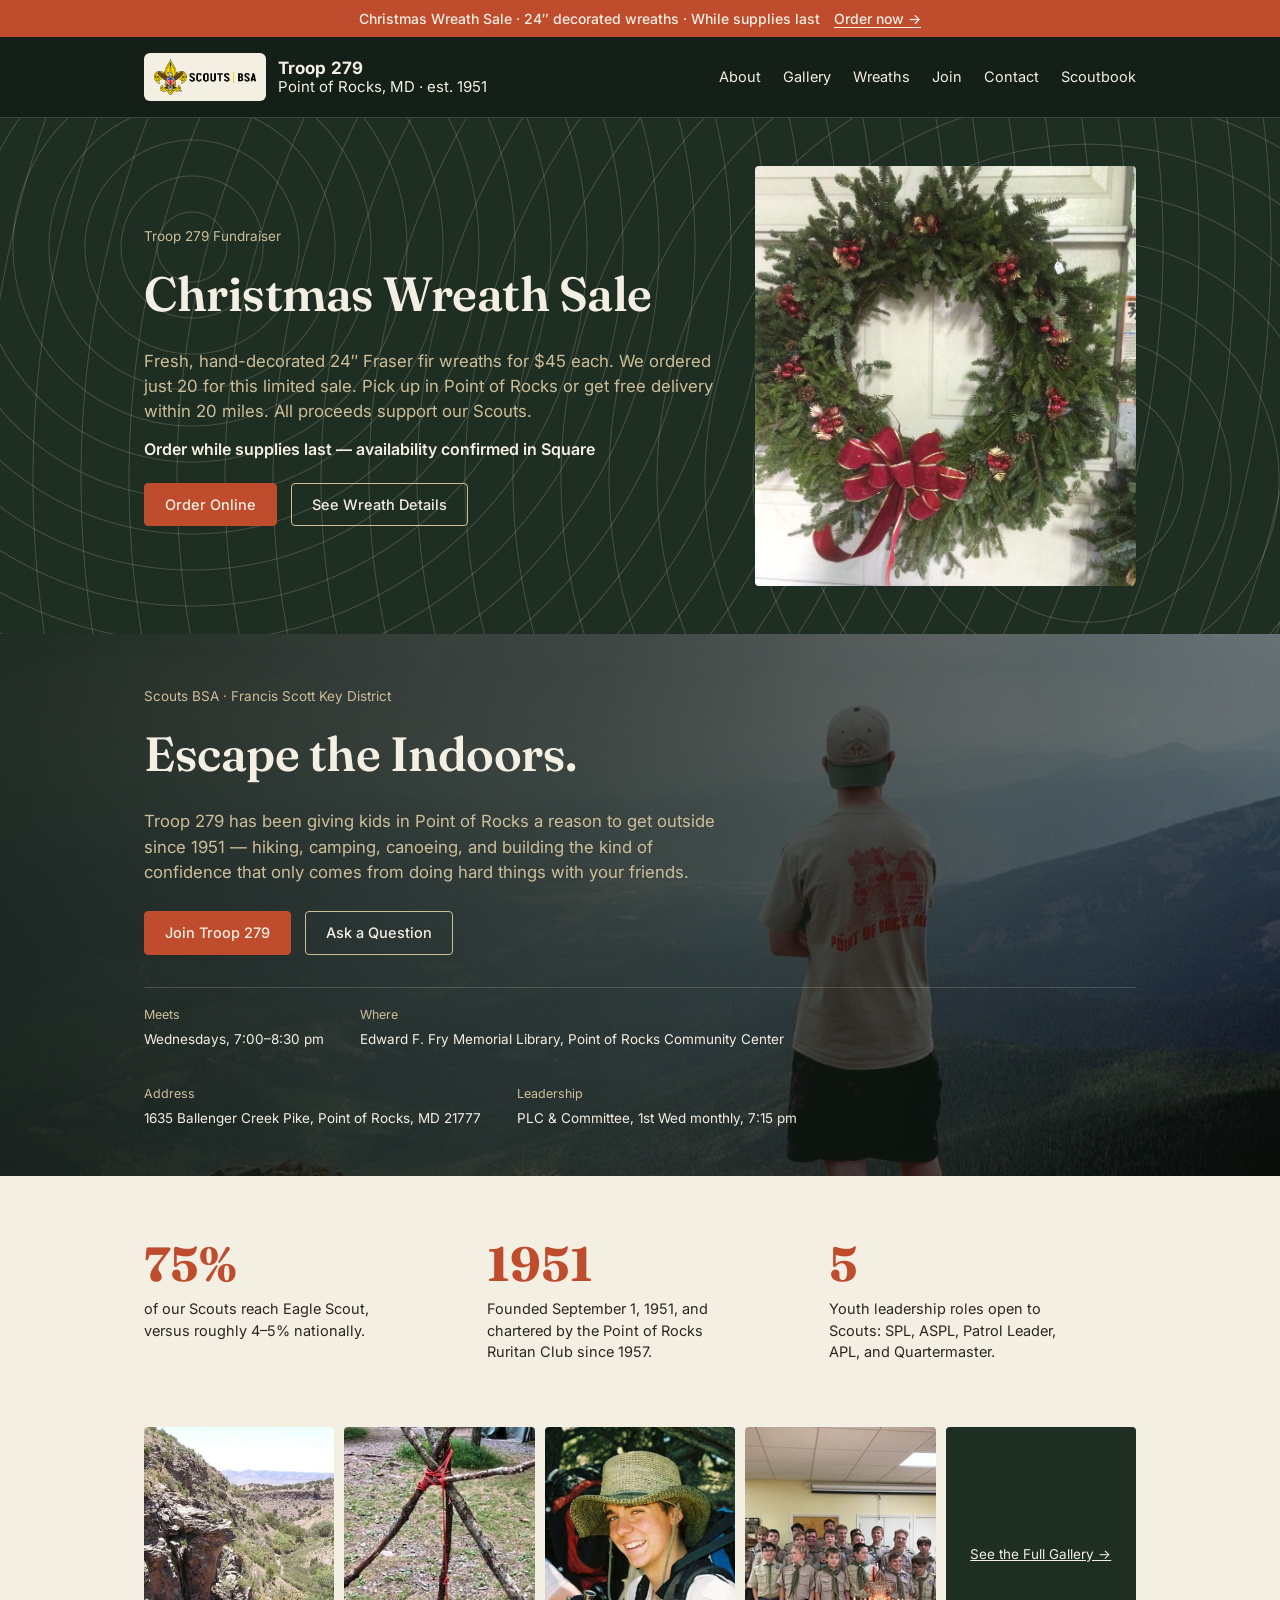
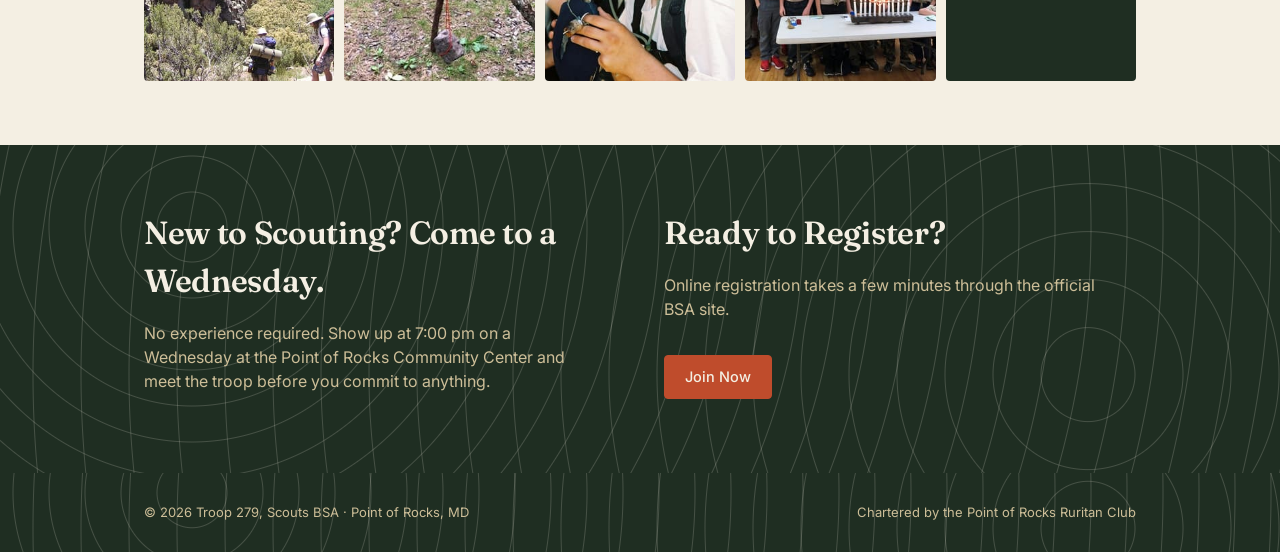
==== commit 3df1e7d7: "Reopen limited sale for 24-inch decorated wreaths" ====
--- a/index.html
+++ b/index.html
@@ -18,7 +18,7 @@
 </head>
 <body>
 
-<a class="sale-banner" href="wreaths/" data-sale-only>Christmas Wreath Sale &middot; Order by Friday, Nov 14 <span>Order now &rarr;</span></a>
+<a class="sale-banner" href="wreaths/" data-sale-only>Christmas Wreath Sale &middot; 24&Prime; decorated wreaths &middot; While supplies last <span>Order now &rarr;</span></a>
 
 <header class="topo">
   <div class="wrap nav">
@@ -46,11 +46,11 @@
     <div>
       <div class="kicker">Troop 279 Fundraiser</div>
       <h2>Christmas Wreath Sale</h2>
-      <p class="lede">Fresh Fraser fir wreaths, plain or hand-decorated, in 16&Prime;, 20&Prime;, and 24&Prime; sizes. Pick up in Point of Rocks or get free delivery within 20 miles. All proceeds support our Scouts.</p>
-      <p class="deadline">Order by Friday, November 14</p>
+      <p class="lede">Fresh, hand-decorated 24&Prime; Fraser fir wreaths for $45 each. We ordered just 20 for this limited sale. Pick up in Point of Rocks or get free delivery within 20 miles. All proceeds support our Scouts.</p>
+      <p class="deadline">Order while supplies last &mdash; availability confirmed in Square</p>
       <div class="cta-row">
         <a class="btn" href="https://bsa-troop-279.square.site/" target="_blank" rel="noopener">Order Online</a>
-        <a class="btn ghost" href="wreaths/">See Wreaths &amp; Prices</a>
+        <a class="btn ghost" href="wreaths/">See Wreath Details</a>
       </div>
     </div>
     <img src="photos/wreaths/decorated-4.jpg" width="800" height="1067" alt="Decorated Fraser fir wreath with a red bow from a past year&rsquo;s sale">
--- a/style.css
+++ b/style.css
@@ -6,9 +6,16 @@
   --cream:#f4efe3;
   --ink:#2a271f;
   --line: rgba(244,239,227,0.18);
+  --muted:#655f4e;
+  --blaze-dark:#a8431f;
+  --radius:4px;
 }
 *{box-sizing:border-box;}
-html{scroll-behavior:smooth;}
+html{scroll-behavior:smooth;-webkit-text-size-adjust:100%;text-size-adjust:100%;}
+/* Anchor targets land below the sticky header */
+[id]{scroll-margin-top:96px;}
+:focus-visible{outline:2px solid var(--blaze);outline-offset:3px;}
+.topo :focus-visible,.hero :focus-visible,.lightbox :focus-visible{outline-color:var(--khaki);}
 body{
   margin:0;
   background:var(--cream);
@@ -66,7 +73,7 @@
   border:1px solid var(--khaki);
   color:var(--cream);
   width:38px;height:38px;
-  border-radius:3px;
+  border-radius:var(--radius);
   font-size:18px;
   line-height:1;
   cursor:pointer;
@@ -76,13 +83,14 @@
   background:var(--blaze);
   color:var(--cream);
   padding:10px 20px;
-  border-radius:3px;
+  border-radius:var(--radius);
   text-decoration:none;
   font-size:14.5px;
   font-weight:500;
   border:1px solid var(--blaze);
 }
-.btn:hover{background:#a8431f;border-color:#a8431f;}
+button.btn{font-family:inherit;cursor:pointer;}
+.btn:hover{background:var(--blaze-dark);border-color:var(--blaze-dark);}
 .btn.ghost{
   background:transparent;
   border:1px solid var(--khaki);
@@ -138,7 +146,7 @@
   padding:8px 16px;
 }
 .sale-banner span{margin-left:10px;text-decoration:underline;text-underline-offset:3px;}
-.sale-banner:hover{background:#a8431f;}
+.sale-banner:hover{background:var(--blaze-dark);}
 .wreath-hero{padding:48px 0;}
 .wreath-hero .cols{
   display:grid;
@@ -155,7 +163,7 @@
   width:100%;
   max-height:420px;
   object-fit:cover;
-  border-radius:4px;
+  border-radius:var(--radius);
 }
 
 /* Stats */
@@ -188,7 +196,7 @@
   display:block;
   aspect-ratio:3/4;
   overflow:hidden;
-  border-radius:4px;
+  border-radius:var(--radius);
 }
 .photo-strip .row img{
   width:100%;height:100%;
@@ -212,7 +220,7 @@
 }
 
 /* About */
-.about{padding:20px 0 72px;}
+.about{padding:20px 0 80px;}
 .about .cols{
   display:grid;
   grid-template-columns:1.1fr 1fr;
@@ -242,7 +250,7 @@
   background:var(--cream);
   padding:28px 24px;
 }
-.programs .card h3{font-size:1.15rem;}
+.programs .card h3{font-size:1.2rem;}
 .programs .card p{font-size:14.5px;margin:0;}
 
 /* Troop history */
@@ -250,13 +258,13 @@
 .history h2{font-size:2rem;}
 .history .intro{max-width:60ch;}
 .history .cols{display:grid;grid-template-columns:3fr 2fr;gap:48px;margin-top:24px;}
-.history h3{font-size:1.15rem;}
+.history h3{font-size:1.2rem;}
 .history table{border-collapse:collapse;width:100%;font-size:15px;}
 .history td{padding:9px 0;border-bottom:1px solid rgba(0,0,0,.1);vertical-align:top;}
-.history td:first-child{white-space:nowrap;padding-right:20px;color:#655f4e;}
+.history td:first-child{white-space:nowrap;padding-right:20px;color:var(--muted);}
 .history ol{padding-left:22px;margin:0 0 16px;}
 .history li{margin-bottom:4px;}
-.history .fine{font-size:13px;color:#655f4e;}
+.history .fine{font-size:13px;color:var(--muted);}
 .history .fine a{color:inherit;}
 
 /* Gallery */
@@ -270,7 +278,7 @@
   display:block;
   aspect-ratio:4/3;
   overflow:hidden;
-  border-radius:4px;
+  border-radius:var(--radius);
 }
 .gallery .grid img{
   width:100%;
@@ -279,6 +287,8 @@
   transition:transform .25s ease;
 }
 .gallery .grid a:hover img{transform:scale(1.05);}
+.gallery-status{text-align:center;padding:40px 0;opacity:.75;}
+.gallery-status:empty{display:none;}
 
 /* Lightbox */
 .lightbox{
@@ -292,18 +302,19 @@
   padding:24px;
 }
 .lightbox.open{display:flex;}
+body:has(.lightbox.open){overflow:hidden;}
 .lightbox img{
   max-width:100%;
   max-height:88vh;
   margin:0 auto;
-  border-radius:4px;
+  border-radius:var(--radius);
 }
 .lightbox .lb-close,.lightbox .lb-nav{
   position:fixed;
   background:transparent;
   border:1px solid var(--khaki);
   color:var(--cream);
-  border-radius:3px;
+  border-radius:var(--radius);
   cursor:pointer;
   font-size:20px;
   line-height:1;
@@ -346,7 +357,7 @@
   justify-content:space-between;
   gap:12px;
 }
-.wreaths .price-card .size{font-size:14.5px;color:#655f4e;}
+.wreaths .price-card .size{font-size:14.5px;color:var(--muted);}
 .wreaths .price-card .price{
   font-family:'Fraunces',serif;
   font-size:2rem;
@@ -354,15 +365,6 @@
   color:var(--blaze);
   margin-top:4px;
 }
-.wreaths .details{
-  margin:0;
-  padding:4px 24px 20px;
-  background:#fff;
-  border:1px solid rgba(0,0,0,.08);
-  border-radius:4px;
-}
-.wreaths .details dt{font-weight:600;margin-top:16px;}
-.wreaths .details dd{margin:2px 0 0;}
 .wreaths .wreath-photos{
   display:grid;
   grid-template-columns:repeat(3,1fr);
@@ -375,7 +377,7 @@
   height:auto;
   aspect-ratio:3/4;
   object-fit:cover;
-  border-radius:3px;
+  border-radius:var(--radius);
 }
 .wreaths .wreath-photos figcaption{
   position:absolute;
@@ -385,18 +387,31 @@
   color:var(--cream);
   font-size:12.5px;
   padding:3px 8px;
-  border-radius:3px;
+  border-radius:var(--radius);
 }
 .wreaths .size-link{display:inline-block;margin:-16px 0 8px;font-weight:500;color:var(--blaze);}
 .wreaths .closed{font-weight:600;color:var(--blaze);}
 .wreaths .wreath-order{font-size:16px;padding:12px 28px;}
-.wreaths .fine{font-size:13px;color:#655f4e;margin-top:16px;}
+.wreaths .fine{font-size:13px;color:var(--muted);margin-top:16px;}
 @media (max-width:760px){
   .wreaths .wreath-top{grid-template-columns:1fr;}
   .wreaths .wreath-photos{grid-template-columns:repeat(2,1fr);}
   .wreaths .price-grid{grid-template-columns:1fr;}
 }
 
+/* White info card of label/value pairs (wreath sale, meeting details) */
+.details{
+  margin:0;
+  padding:4px 24px 20px;
+  background:#fff;
+  border:1px solid rgba(0,0,0,.08);
+  border-radius:var(--radius);
+}
+.details dt{font-weight:600;margin-top:16px;}
+.details dd{margin:2px 0 0;}
+.details.row{display:grid;grid-template-columns:repeat(auto-fit,minmax(200px,1fr));gap:0 32px;}
+.meeting{padding:0 0 56px;}
+
 /* Join / info strip */
 .strip.topo{padding:64px 0;}
 .strip .cols{
@@ -404,18 +419,17 @@
   grid-template-columns:1fr 1fr;
   gap:48px;
 }
-.strip h2{color:var(--cream);font-size:1.9rem;}
+.strip h2{color:var(--cream);font-size:2rem;}
 .strip p{color:var(--khaki);max-width:44ch;}
 .strip .btn{margin-top:18px;}
 
 /* Contact */
-.contact{padding:72px 0 90px;}
+.contact{padding:72px 0 80px;}
 .contact .cols{
   display:grid;
   grid-template-columns:1fr 1fr;
   gap:56px;
 }
-.contact h2{font-size:2rem;}
 .contact dl{margin:26px 0 0;}
 .contact dt{font-weight:600;margin-top:18px;}
 .contact dt:first-child{margin-top:0;}
@@ -426,21 +440,21 @@
   background:#fff;
   border:1px solid rgba(0,0,0,.08);
   padding:26px;
-  border-radius:4px;
-}
-form.note-form label{display:block;font-size:13px;margin-bottom:6px;color:#5c5848;}
+  border-radius:var(--radius);
+}
+form.note-form label{display:block;font-size:13px;margin-bottom:6px;color:var(--muted);}
 form.note-form input,form.note-form textarea{
   width:100%;
   padding:10px 12px;
   border:1px solid rgba(0,0,0,.15);
-  border-radius:3px;
+  border-radius:var(--radius);
   font-family:inherit;
-  font-size:14.5px;
+  font-size:16px;
   margin-bottom:16px;
   background:var(--cream);
 }
 form.note-form textarea{min-height:100px;resize:vertical;}
-form.note-form .fine{font-size:12.5px;color:#655f4e;margin-top:-4px;}
+form.note-form .fine{font-size:12.5px;color:var(--muted);margin-top:-4px;}
 
 footer.topo{padding:30px 0;font-size:13px;}
 /* Keep the footer at the bottom of short pages */
@@ -450,7 +464,6 @@
 
 @media (max-width:760px){
   .about .cols, .strip .cols, .contact .cols{grid-template-columns:1fr;}
-  .page-head .page-logo{width:150px;}
   .history .cols{grid-template-columns:1fr;gap:24px;}
   .wreath-hero .cols{grid-template-columns:1fr;}
   .wreath-hero img{max-height:260px;order:-1;}
@@ -458,19 +471,27 @@
   .brand-sub{display:none;}
   .brand-logo{padding:5px 8px;}
   .brand-logo img{height:28px;}
-  .page-head .page-logo.stacked{width:80px;}
-  .nav-toggle{display:block;}
+  .gallery .grid{grid-template-columns:repeat(2,1fr);gap:8px;}
+  .stats,.strip.topo{padding:48px 0;}
+  .about,.contact{padding-bottom:56px;}
+  .programs,.history,.gallery,.wreaths{padding-bottom:56px;}
+  .meeting{padding-bottom:40px;}
+  .divider{margin-bottom:40px;}
+  .nav-toggle{display:block;width:44px;height:44px;}
   nav.links{
     display:none;
     order:3;
     width:100%;
     flex-direction:column;
-    align-items:flex-start;
-    gap:14px;
-    padding-top:16px;
-    margin-top:8px;
+    align-items:stretch;
+    gap:0;
+    padding-top:8px;
+    margin-top:4px;
     border-top:1px solid var(--line);
+    font-size:16px;
   }
+  nav.links a{padding:10px 0;}
+  nav.links a:hover,nav.links a[aria-current="page"]{border-bottom-color:transparent;color:var(--khaki);}
   nav.links.open{display:flex;}
 }
 
@@ -481,10 +502,18 @@
 /* Inner page heading */
 .page-head{padding:56px 0 8px;}
 .page-head h1{font-size:clamp(2.2rem,5vw,3.2rem);}
-.page-head .lede{max-width:60ch;color:#655f4e;margin:0 0 40px;}
+.page-head .lede{max-width:60ch;color:var(--muted);margin:0 0 40px;}
 .page-head + .contact{padding-top:16px;}
 .page-head .with-logo{display:flex;align-items:center;justify-content:space-between;gap:24px;}
 .page-head .page-logo{height:auto;width:240px;flex-shrink:0;}
 .page-head .page-logo.stacked{width:120px;}
+@media (max-width:760px){
+  .page-head{padding-top:32px;}
+  .page-head .lede{margin-bottom:28px;}
+  /* Logo sits above the heading so the h1 gets the full width */
+  .page-head .with-logo{flex-direction:column-reverse;align-items:flex-start;gap:16px;}
+  .page-head .page-logo{width:150px;}
+  .page-head .page-logo.stacked{width:64px;}
+}
 
 .hidden{display:none !important;}
